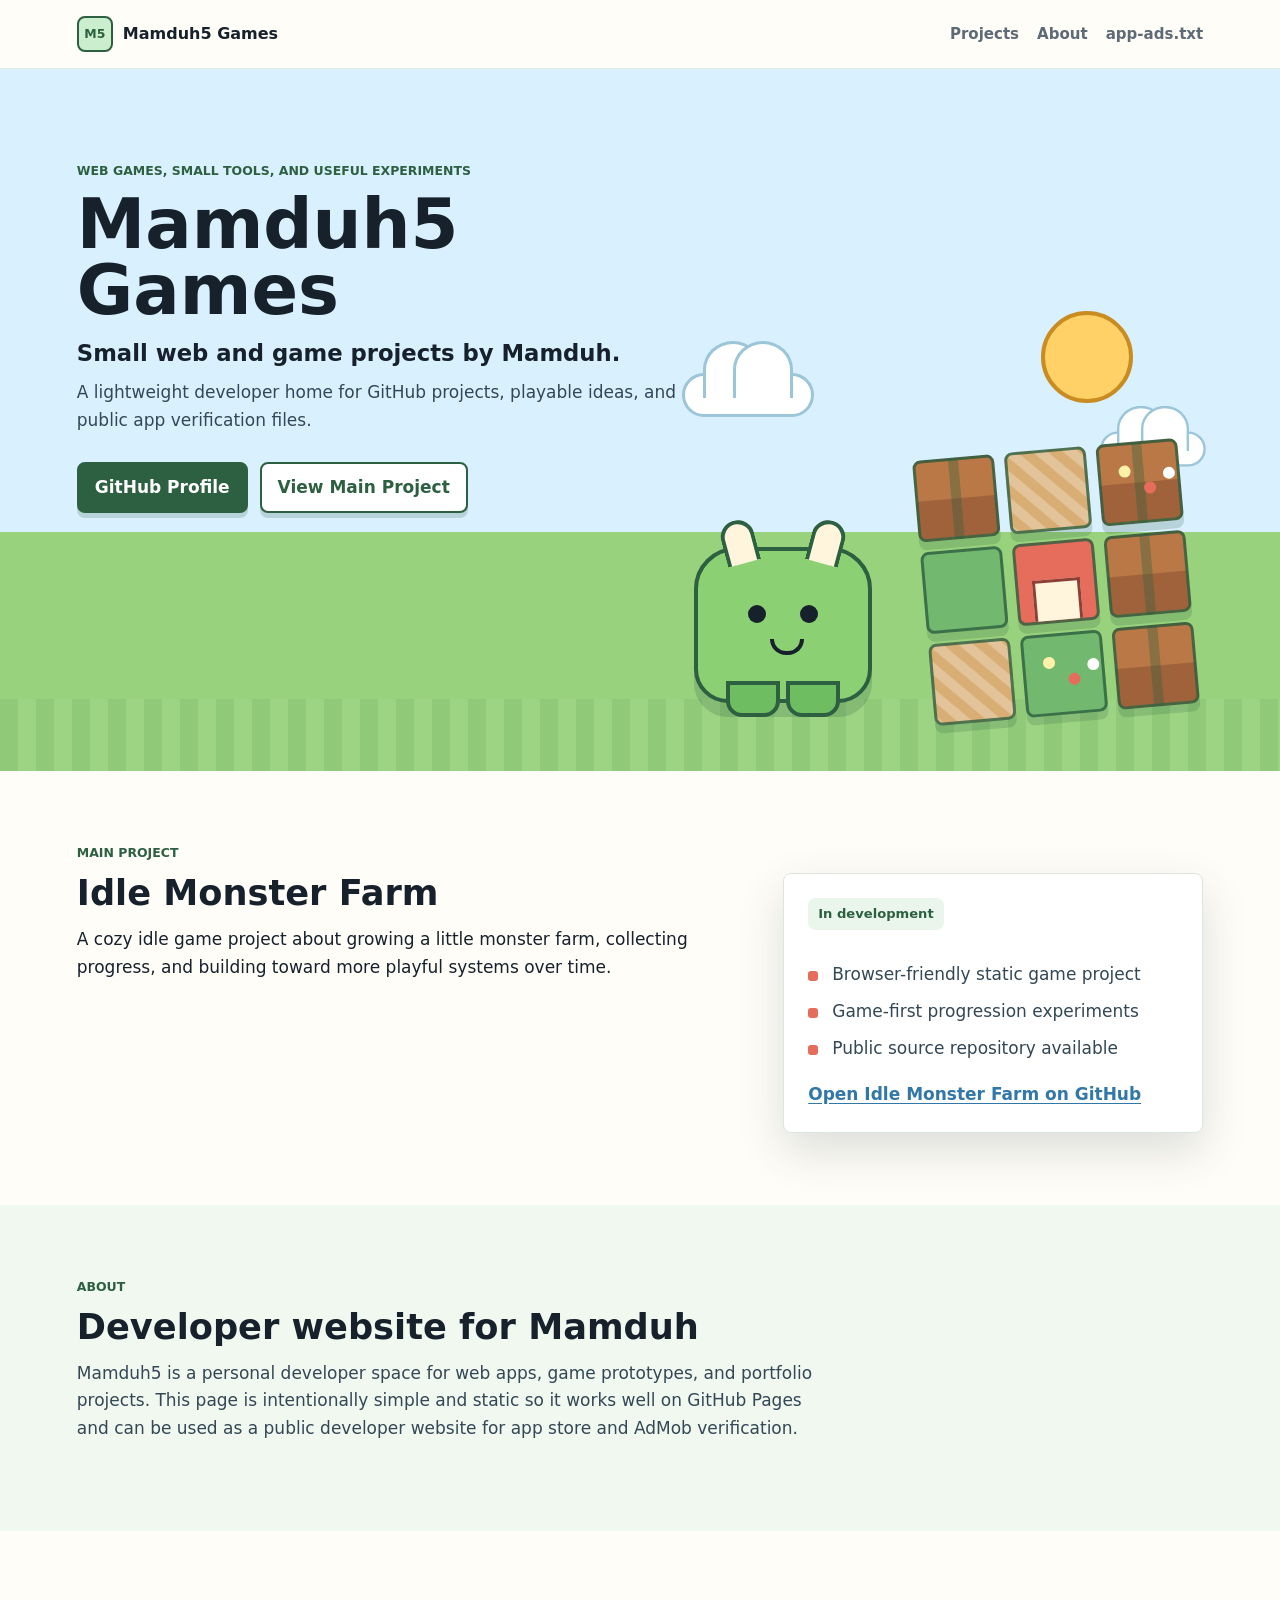
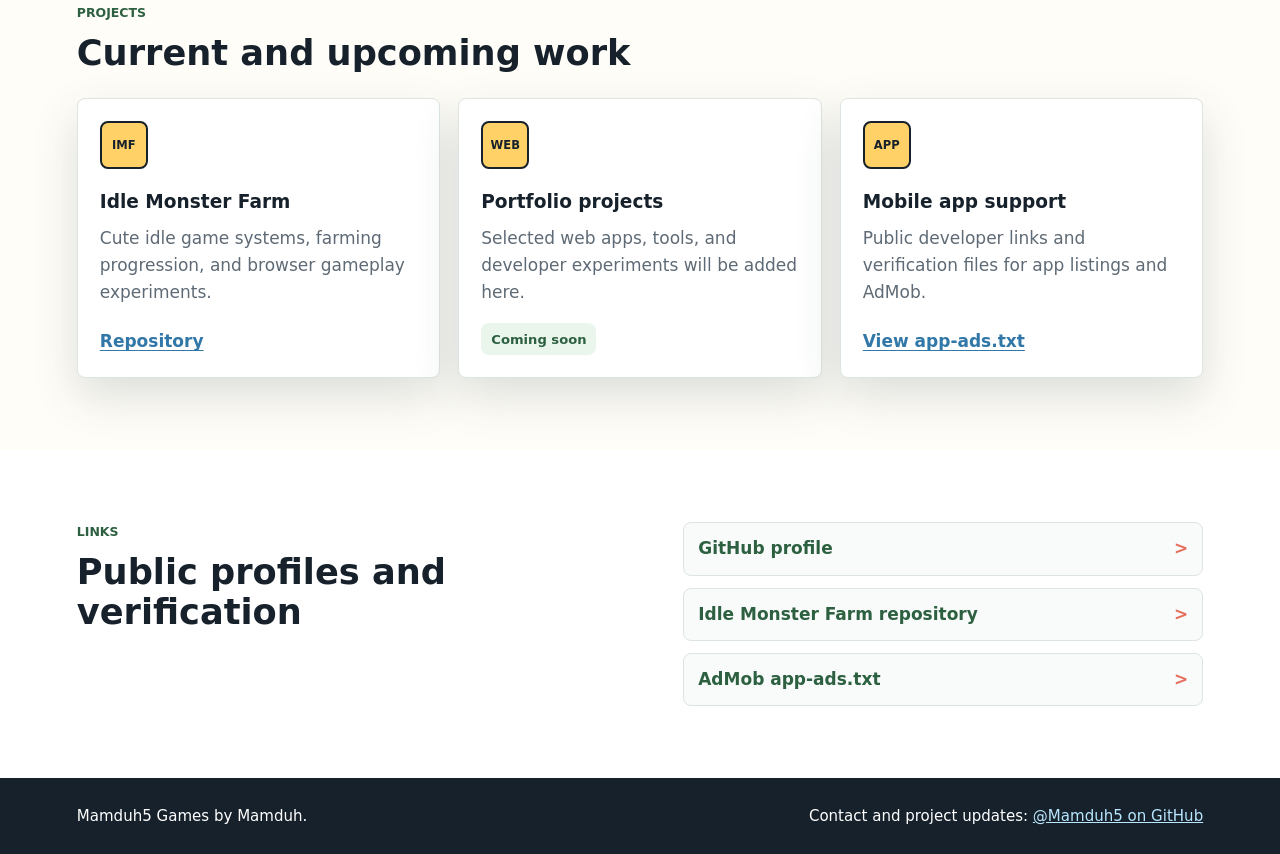
==== index.html @ 86a2311c "Add GitHub Pages landing page" ====
<!doctype html>
<html lang="en">
  <head>
    <meta charset="utf-8">
    <meta name="viewport" content="width=device-width, initial-scale=1">
    <meta
      name="description"
      content="Mamduh5 Games is a small developer landing page for web, game, and portfolio projects by Mamduh."
    >
    <title>Mamduh5 Games</title>
    <link rel="stylesheet" href="styles.css">
  </head>
  <body>
    <header class="site-header">
      <a class="brand" href="/" aria-label="Mamduh5 Games home">
        <span class="brand-mark" aria-hidden="true">M5</span>
        <span>Mamduh5 Games</span>
      </a>
      <nav class="nav-links" aria-label="Primary navigation">
        <a href="#projects">Projects</a>
        <a href="#about">About</a>
        <a href="app-ads.txt">app-ads.txt</a>
      </nav>
    </header>

    <main>
      <section class="hero" aria-labelledby="hero-title">
        <div class="hero-copy">
          <p class="eyebrow">Web games, small tools, and useful experiments</p>
          <h1 id="hero-title">Mamduh5 Games</h1>
          <p class="hero-subtitle">Small web and game projects by Mamduh.</p>
          <p class="hero-text">
            A lightweight developer home for GitHub projects, playable ideas, and
            public app verification files.
          </p>
          <div class="hero-actions" aria-label="Main links">
            <a class="button primary" href="https://github.com/Mamduh5">GitHub Profile</a>
            <a class="button secondary" href="#idle-monster-farm">View Main Project</a>
          </div>
        </div>

        <div class="hero-scene" aria-hidden="true">
          <div class="sun"></div>
          <div class="cloud cloud-a"></div>
          <div class="cloud cloud-b"></div>
          <div class="farm-field">
            <div class="tile crop"></div>
            <div class="tile path"></div>
            <div class="tile crop flower"></div>
            <div class="tile grass"></div>
            <div class="tile barn"></div>
            <div class="tile crop"></div>
            <div class="tile path"></div>
            <div class="tile grass flower"></div>
            <div class="tile crop"></div>
          </div>
          <div class="monster">
            <span class="horn left"></span>
            <span class="horn right"></span>
            <span class="eye left"></span>
            <span class="eye right"></span>
            <span class="smile"></span>
          </div>
        </div>
      </section>

      <section class="section project-feature" id="idle-monster-farm" aria-labelledby="idle-title">
        <div class="section-kicker">Main project</div>
        <div class="feature-grid">
          <div>
            <h2 id="idle-title">Idle Monster Farm</h2>
            <p>
              A cozy idle game project about growing a little monster farm,
              collecting progress, and building toward more playful systems over time.
            </p>
          </div>
          <div class="feature-panel">
            <p class="status-pill">In development</p>
            <ul class="check-list">
              <li>Browser-friendly static game project</li>
              <li>Game-first progression experiments</li>
              <li>Public source repository available</li>
            </ul>
            <a class="text-link" href="https://github.com/Mamduh5/Idle-Monster-Farm">
              Open Idle Monster Farm on GitHub
            </a>
          </div>
        </div>
      </section>

      <section class="section" id="about" aria-labelledby="about-title">
        <div class="section-kicker">About</div>
        <h2 id="about-title">Developer website for Mamduh</h2>
        <p class="wide-copy">
          Mamduh5 is a personal developer space for web apps, game prototypes,
          and portfolio projects. This page is intentionally simple and static so it
          works well on GitHub Pages and can be used as a public developer website
          for app store and AdMob verification.
        </p>
      </section>

      <section class="section" id="projects" aria-labelledby="projects-title">
        <div class="section-kicker">Projects</div>
        <h2 id="projects-title">Current and upcoming work</h2>
        <div class="project-grid">
          <article class="project-card">
            <span class="card-icon" aria-hidden="true">IMF</span>
            <h3>Idle Monster Farm</h3>
            <p>Cute idle game systems, farming progression, and browser gameplay experiments.</p>
            <a class="text-link" href="https://github.com/Mamduh5/Idle-Monster-Farm">Repository</a>
          </article>
          <article class="project-card">
            <span class="card-icon" aria-hidden="true">WEB</span>
            <h3>Portfolio projects</h3>
            <p>Selected web apps, tools, and developer experiments will be added here.</p>
            <span class="muted-label">Coming soon</span>
          </article>
          <article class="project-card">
            <span class="card-icon" aria-hidden="true">APP</span>
            <h3>Mobile app support</h3>
            <p>Public developer links and verification files for app listings and AdMob.</p>
            <a class="text-link" href="app-ads.txt">View app-ads.txt</a>
          </article>
        </div>
      </section>

      <section class="section links-section" aria-labelledby="links-title">
        <div>
          <div class="section-kicker">Links</div>
          <h2 id="links-title">Public profiles and verification</h2>
        </div>
        <div class="link-list">
          <a href="https://github.com/Mamduh5">GitHub profile</a>
          <a href="https://github.com/Mamduh5/Idle-Monster-Farm">Idle Monster Farm repository</a>
          <a href="app-ads.txt">AdMob app-ads.txt</a>
        </div>
      </section>
    </main>

    <footer class="site-footer">
      <p>Mamduh5 Games by Mamduh.</p>
      <p>Contact and project updates: <a href="https://github.com/Mamduh5">@Mamduh5 on GitHub</a></p>
    </footer>
  </body>
</html>
---- styles.css ----
:root {
  color-scheme: light;
  --ink: #17212b;
  --muted: #5e6a75;
  --paper: #fffdf8;
  --panel: #ffffff;
  --green: #4f8f58;
  --green-dark: #2d6040;
  --blue: #3177a8;
  --sky: #d9f0ff;
  --sun: #ffd166;
  --coral: #e66c5c;
  --mint: #cbeecf;
  --line: #dce5df;
  --shadow: 0 18px 45px rgba(39, 64, 70, 0.16);
}

* {
  box-sizing: border-box;
}

html {
  scroll-behavior: smooth;
}

body {
  margin: 0;
  background: var(--paper);
  color: var(--ink);
  font-family: "Segoe UI", system-ui, -apple-system, BlinkMacSystemFont, Arial, sans-serif;
  font-size: 17px;
  line-height: 1.6;
}

a {
  color: inherit;
}

a:focus-visible,
button:focus-visible {
  outline: 3px solid var(--blue);
  outline-offset: 4px;
}

.site-header {
  position: sticky;
  top: 0;
  z-index: 20;
  display: flex;
  align-items: center;
  justify-content: space-between;
  gap: 24px;
  padding: 16px 6vw;
  background: rgba(255, 253, 248, 0.94);
  border-bottom: 1px solid rgba(220, 229, 223, 0.8);
  backdrop-filter: blur(12px);
}

.brand {
  display: inline-flex;
  align-items: center;
  gap: 10px;
  color: var(--ink);
  font-size: 1rem;
  font-weight: 800;
  text-decoration: none;
}

.brand-mark {
  display: inline-grid;
  width: 36px;
  height: 36px;
  place-items: center;
  border: 2px solid var(--green-dark);
  border-radius: 8px;
  background: var(--mint);
  color: var(--green-dark);
  font-size: 0.78rem;
  font-weight: 900;
}

.nav-links {
  display: flex;
  align-items: center;
  gap: 18px;
  color: var(--muted);
  font-size: 0.94rem;
  font-weight: 700;
}

.nav-links a {
  text-decoration: none;
}

.nav-links a:hover {
  color: var(--green-dark);
}

.hero {
  position: relative;
  min-height: 78vh;
  overflow: hidden;
  padding: 92px 6vw 56px;
  background: var(--sky);
  isolation: isolate;
}

.hero::before {
  content: "";
  position: absolute;
  inset: auto 0 0;
  height: 34%;
  background: #98d27d;
  z-index: -2;
}

.hero::after {
  content: "";
  position: absolute;
  right: 0;
  bottom: 0;
  left: 0;
  height: 72px;
  background:
    repeating-linear-gradient(
      90deg,
      rgba(45, 96, 64, 0.16) 0 18px,
      rgba(255, 255, 255, 0.1) 18px 36px
    );
  opacity: 0.45;
  z-index: -1;
}

.hero-copy {
  position: relative;
  z-index: 3;
  max-width: 640px;
}

.eyebrow,
.section-kicker {
  margin: 0 0 10px;
  color: var(--green-dark);
  font-size: 0.78rem;
  font-weight: 900;
  text-transform: uppercase;
}

h1,
h2,
h3,
p {
  margin-top: 0;
}

h1 {
  max-width: 8ch;
  margin-bottom: 12px;
  font-size: 4.3rem;
  line-height: 0.96;
}

h2 {
  margin-bottom: 14px;
  font-size: 2.2rem;
  line-height: 1.12;
}

h3 {
  margin-bottom: 8px;
  font-size: 1.16rem;
}

.hero-subtitle {
  max-width: 620px;
  margin-bottom: 8px;
  font-size: 1.42rem;
  font-weight: 800;
}

.hero-text,
.wide-copy {
  max-width: 760px;
  color: #344755;
}

.hero-actions {
  display: flex;
  flex-wrap: wrap;
  gap: 12px;
  margin-top: 28px;
}

.button {
  display: inline-flex;
  align-items: center;
  justify-content: center;
  min-height: 46px;
  padding: 10px 16px;
  border: 2px solid var(--green-dark);
  border-radius: 8px;
  font-weight: 800;
  text-decoration: none;
  box-shadow: 0 5px 0 rgba(45, 96, 64, 0.2);
}

.button.primary {
  background: var(--green-dark);
  color: #ffffff;
}

.button.secondary {
  background: #ffffff;
  color: var(--green-dark);
}

.button:hover {
  transform: translateY(-1px);
}

.hero-scene {
  position: absolute;
  right: 4vw;
  bottom: 42px;
  width: 44vw;
  min-width: 410px;
  max-width: 620px;
  height: 430px;
  z-index: 1;
}

.sun {
  position: absolute;
  top: 12px;
  right: 96px;
  width: 92px;
  height: 92px;
  border: 4px solid #c98c21;
  border-radius: 50%;
  background: var(--sun);
}

.cloud {
  position: absolute;
  width: 132px;
  height: 44px;
  border: 3px solid #9bc5d9;
  border-radius: 999px;
  background: #ffffff;
}

.cloud::before,
.cloud::after {
  content: "";
  position: absolute;
  bottom: 16px;
  width: 54px;
  height: 54px;
  border: 3px solid #9bc5d9;
  border-bottom: 0;
  border-radius: 50% 50% 0 0;
  background: #ffffff;
}

.cloud::before {
  left: 18px;
}

.cloud::after {
  right: 18px;
}

.cloud-a {
  top: 74px;
  left: 16px;
}

.cloud-b {
  top: 128px;
  right: 10px;
  transform: scale(0.8);
}

.farm-field {
  position: absolute;
  right: 40px;
  bottom: 14px;
  display: grid;
  grid-template-columns: repeat(3, 82px);
  grid-auto-rows: 82px;
  gap: 10px;
  transform: rotate(-5deg);
}

.tile {
  position: relative;
  border: 3px solid rgba(45, 96, 64, 0.8);
  border-radius: 8px;
  background: #73b86f;
  box-shadow: 0 8px 0 rgba(45, 96, 64, 0.2);
}

.tile.crop {
  background:
    linear-gradient(90deg, transparent 44%, rgba(45, 96, 64, 0.35) 44% 56%, transparent 56%),
    linear-gradient(#b97845 0 50%, #9f623b 50%);
}

.tile.path {
  background:
    linear-gradient(45deg, rgba(255, 255, 255, 0.26) 25%, transparent 25% 50%, rgba(255, 255, 255, 0.26) 50% 75%, transparent 75%),
    #d9ae75;
  background-size: 28px 28px;
}

.tile.barn {
  background: var(--coral);
}

.tile.barn::before {
  content: "";
  position: absolute;
  right: 14px;
  bottom: 0;
  left: 14px;
  height: 38px;
  border: 3px solid #8e3f36;
  border-bottom: 0;
  background: #fff4dc;
}

.tile.flower::after {
  content: "";
  position: absolute;
  top: 20px;
  left: 18px;
  width: 12px;
  height: 12px;
  border-radius: 50%;
  background: #fff2a8;
  box-shadow: 24px 18px 0 #e66c5c, 44px 5px 0 #ffffff;
}

.monster {
  position: absolute;
  left: 28px;
  bottom: 26px;
  width: 178px;
  height: 156px;
  border: 4px solid var(--green-dark);
  border-radius: 42px 42px 34px 34px;
  background: #8bd173;
  box-shadow: 0 14px 0 rgba(45, 96, 64, 0.22);
}

.monster::before,
.monster::after {
  content: "";
  position: absolute;
  bottom: -18px;
  width: 46px;
  height: 28px;
  border: 4px solid var(--green-dark);
  border-radius: 0 0 16px 16px;
  background: #6fbd61;
}

.monster::before {
  left: 28px;
}

.monster::after {
  right: 28px;
}

.horn {
  position: absolute;
  top: -31px;
  width: 34px;
  height: 44px;
  border: 4px solid var(--green-dark);
  border-bottom: 0;
  border-radius: 26px 26px 0 0;
  background: #fff4dc;
}

.horn.left {
  left: 24px;
  transform: rotate(-15deg);
}

.horn.right {
  right: 24px;
  transform: rotate(15deg);
}

.eye {
  position: absolute;
  top: 54px;
  width: 18px;
  height: 18px;
  border-radius: 50%;
  background: var(--ink);
}

.eye.left {
  left: 50px;
}

.eye.right {
  right: 50px;
}

.smile {
  position: absolute;
  top: 88px;
  left: 72px;
  width: 34px;
  height: 16px;
  border: 4px solid var(--ink);
  border-top: 0;
  border-radius: 0 0 24px 24px;
}

.section {
  padding: 72px 6vw;
}

.section:nth-of-type(3) {
  background: #f0f8f0;
}

.feature-grid {
  display: grid;
  grid-template-columns: minmax(0, 1fr) minmax(280px, 420px);
  gap: 34px;
  align-items: start;
}

.feature-panel,
.project-card {
  border: 1px solid var(--line);
  border-radius: 8px;
  background: var(--panel);
  box-shadow: var(--shadow);
}

.feature-panel {
  padding: 24px;
}

.status-pill,
.muted-label {
  display: inline-flex;
  align-items: center;
  min-height: 32px;
  padding: 4px 10px;
  border-radius: 8px;
  background: #eaf6ec;
  color: var(--green-dark);
  font-size: 0.82rem;
  font-weight: 900;
}

.check-list {
  margin: 18px 0;
  padding: 0;
  list-style: none;
}

.check-list li {
  position: relative;
  margin-bottom: 10px;
  padding-left: 24px;
  color: #344755;
}

.check-list li::before {
  content: "";
  position: absolute;
  top: 10px;
  left: 0;
  width: 10px;
  height: 10px;
  border-radius: 3px;
  background: var(--coral);
}

.text-link {
  color: var(--blue);
  font-weight: 900;
  text-underline-offset: 3px;
}

.project-grid {
  display: grid;
  grid-template-columns: repeat(3, minmax(0, 1fr));
  gap: 18px;
  margin-top: 26px;
}

.project-card {
  display: flex;
  min-height: 245px;
  flex-direction: column;
  align-items: flex-start;
  padding: 22px;
}

.project-card p {
  color: var(--muted);
}

.project-card .text-link,
.project-card .muted-label {
  margin-top: auto;
}

.card-icon {
  display: inline-grid;
  width: 48px;
  height: 48px;
  margin-bottom: 18px;
  place-items: center;
  border: 2px solid var(--ink);
  border-radius: 8px;
  background: var(--sun);
  color: var(--ink);
  font-size: 0.72rem;
  font-weight: 900;
}

.links-section {
  display: grid;
  grid-template-columns: minmax(0, 1fr) minmax(280px, 520px);
  gap: 28px;
  align-items: start;
  background: #ffffff;
}

.link-list {
  display: grid;
  gap: 12px;
}

.link-list a {
  display: flex;
  min-height: 48px;
  align-items: center;
  justify-content: space-between;
  padding: 12px 14px;
  border: 1px solid var(--line);
  border-radius: 8px;
  background: #f8fbfa;
  color: var(--green-dark);
  font-weight: 900;
  text-decoration: none;
}

.link-list a::after {
  content: ">";
  color: var(--coral);
}

.link-list a:hover {
  border-color: var(--green);
  background: #f0f8f0;
}

.site-footer {
  display: flex;
  flex-wrap: wrap;
  justify-content: space-between;
  gap: 12px;
  padding: 26px 6vw;
  background: var(--ink);
  color: #ffffff;
  font-size: 0.94rem;
}

.site-footer p {
  margin: 0;
}

.site-footer a {
  color: #b8e7ff;
}

@media (max-width: 900px) {
  .site-header {
    position: static;
    flex-direction: column;
    align-items: flex-start;
  }

  .nav-links {
    flex-wrap: wrap;
  }

  .hero {
    min-height: 820px;
    padding-top: 54px;
  }

  h1 {
    max-width: 10ch;
    font-size: 3.2rem;
  }

  h2 {
    font-size: 1.85rem;
  }

  .hero-subtitle {
    font-size: 1.2rem;
  }

  .hero-scene {
    right: 50%;
    bottom: 36px;
    width: 420px;
    min-width: 0;
    transform: translateX(50%) scale(0.86);
    transform-origin: bottom center;
  }

  .feature-grid,
  .links-section,
  .project-grid {
    grid-template-columns: 1fr;
  }
}

@media (max-width: 520px) {
  body {
    font-size: 16px;
  }

  .site-header,
  .section,
  .hero,
  .site-footer {
    padding-right: 20px;
    padding-left: 20px;
  }

  .nav-links {
    gap: 12px;
    font-size: 0.9rem;
  }

  .hero {
    min-height: 760px;
    padding-top: 42px;
  }

  h1 {
    font-size: 2.65rem;
  }

  h2 {
    font-size: 1.65rem;
  }

  .hero-actions {
    flex-direction: column;
  }

  .button {
    width: 100%;
  }

  .hero-scene {
    bottom: 12px;
    transform: translateX(50%) scale(0.68);
  }

  .project-card {
    min-height: 220px;
  }

  .link-list a {
    align-items: flex-start;
    gap: 8px;
  }
}
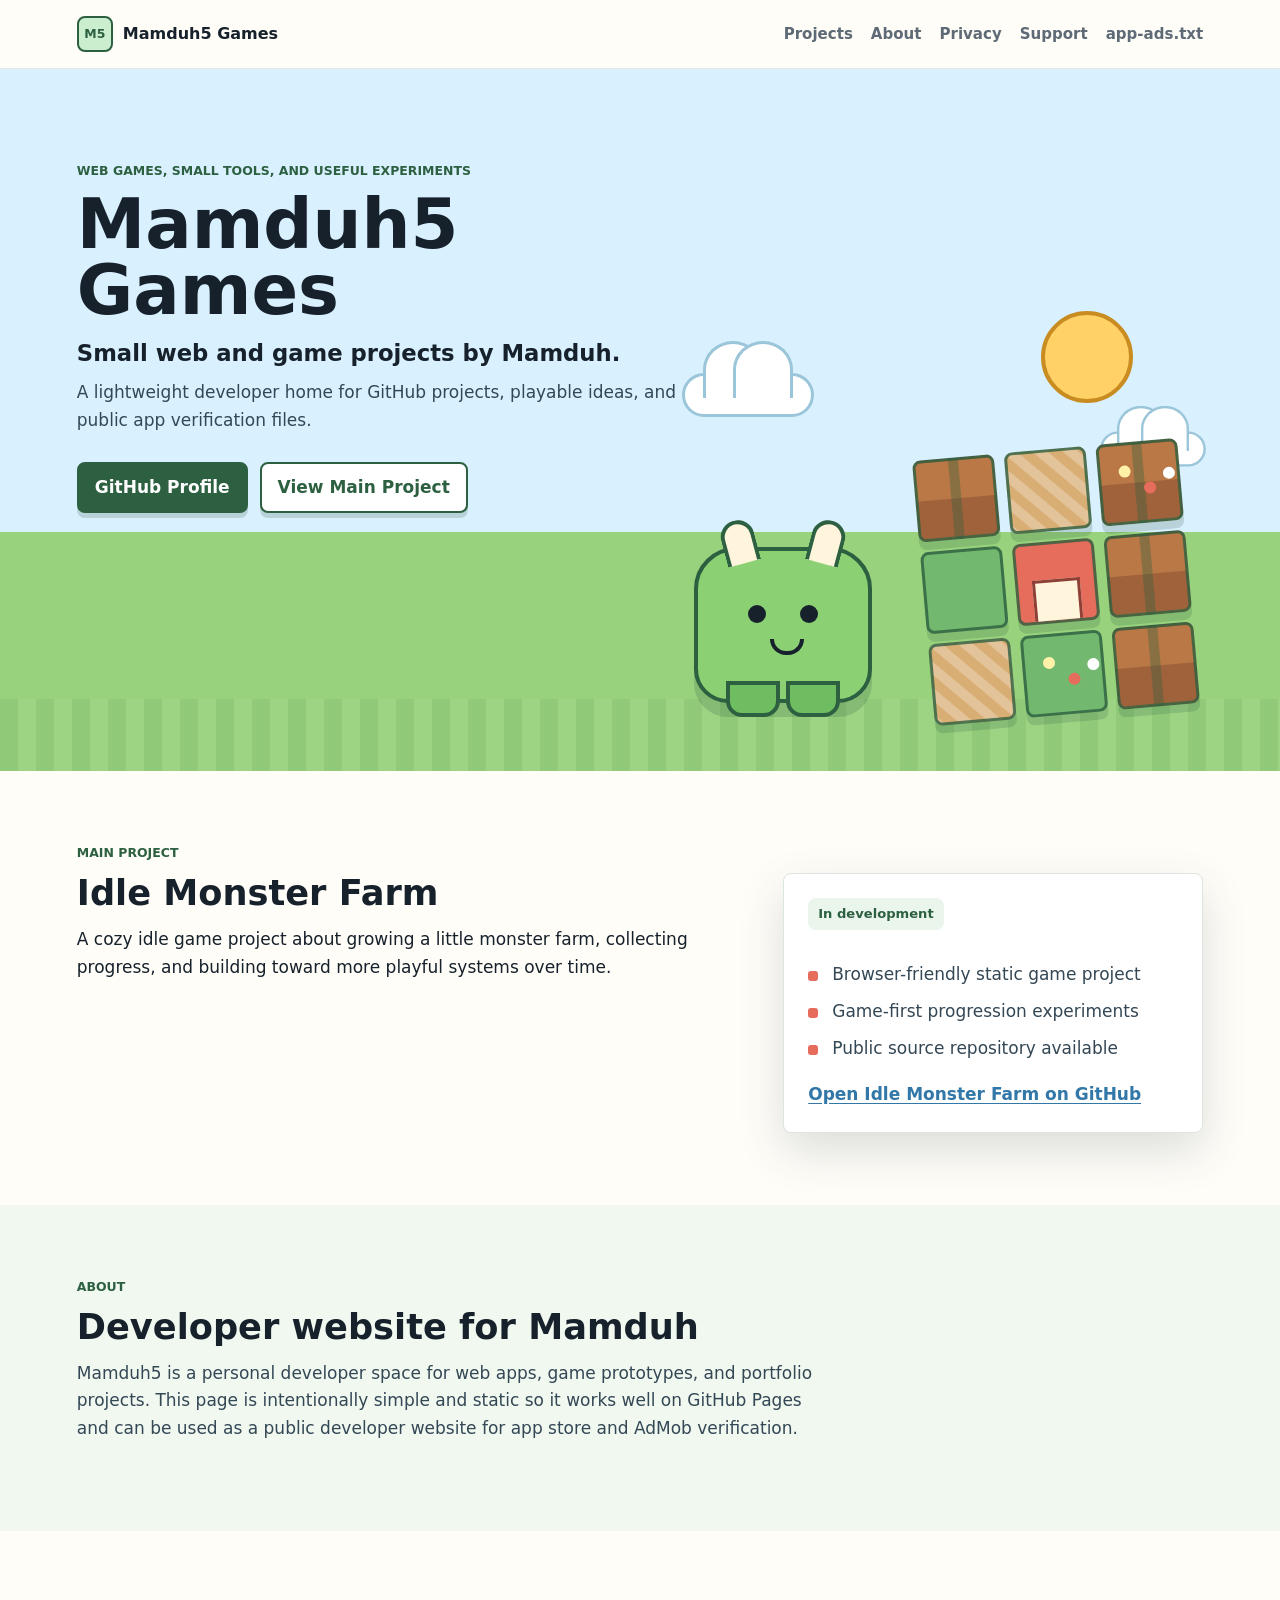
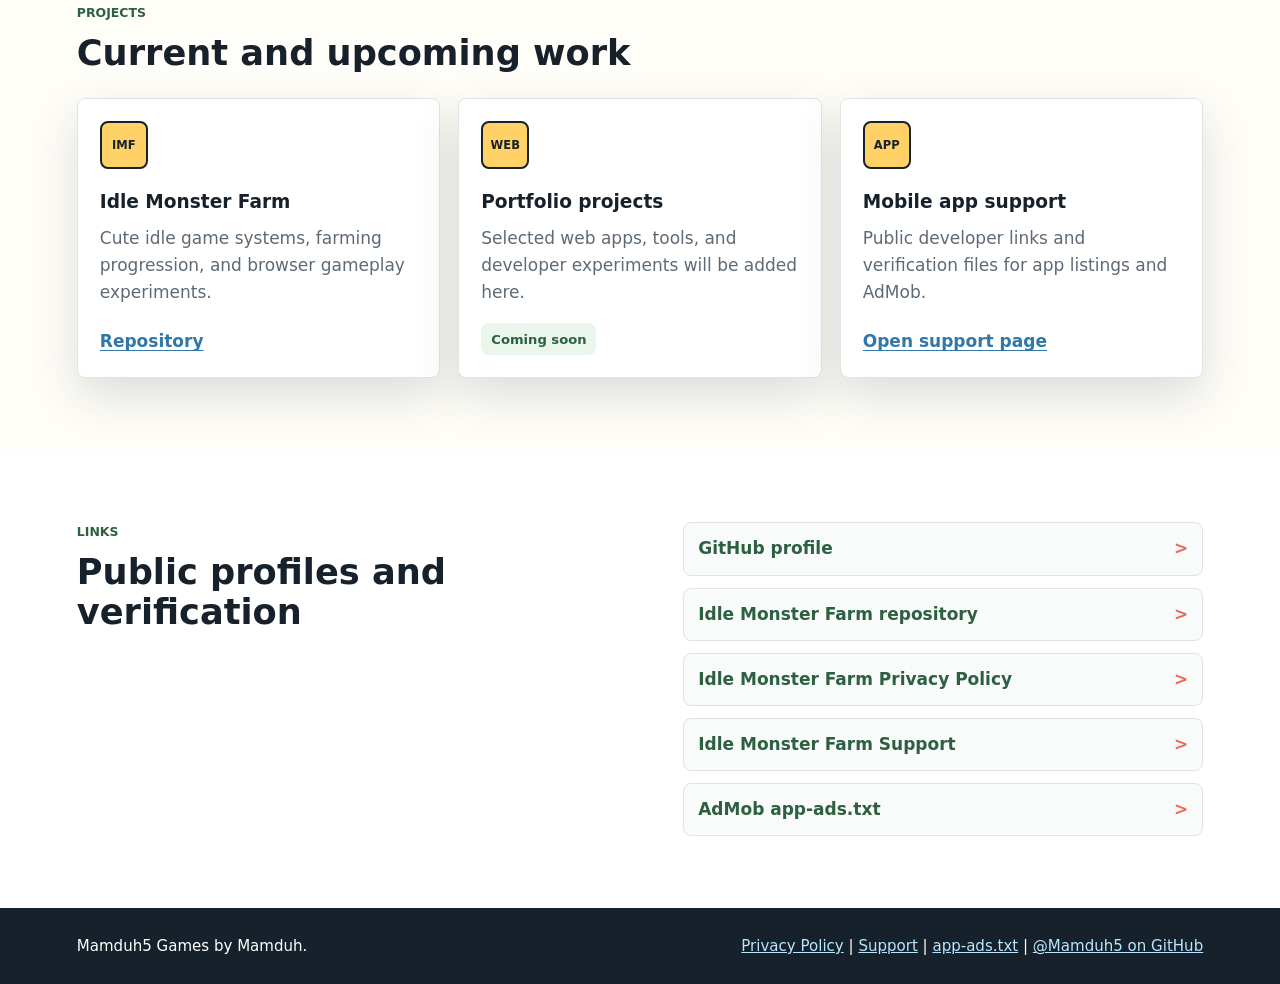
==== commit 0797f28e: "add support and privacy page" ====
--- a/index.html
+++ b/index.html
@@ -19,6 +19,8 @@
       <nav class="nav-links" aria-label="Primary navigation">
         <a href="#projects">Projects</a>
         <a href="#about">About</a>
+        <a href="privacy.html">Privacy</a>
+        <a href="support.html">Support</a>
         <a href="app-ads.txt">app-ads.txt</a>
       </nav>
     </header>
@@ -119,7 +121,7 @@
             <span class="card-icon" aria-hidden="true">APP</span>
             <h3>Mobile app support</h3>
             <p>Public developer links and verification files for app listings and AdMob.</p>
-            <a class="text-link" href="app-ads.txt">View app-ads.txt</a>
+            <a class="text-link" href="support.html">Open support page</a>
           </article>
         </div>
       </section>
@@ -132,6 +134,8 @@
         <div class="link-list">
           <a href="https://github.com/Mamduh5">GitHub profile</a>
           <a href="https://github.com/Mamduh5/Idle-Monster-Farm">Idle Monster Farm repository</a>
+          <a href="privacy.html">Idle Monster Farm Privacy Policy</a>
+          <a href="support.html">Idle Monster Farm Support</a>
           <a href="app-ads.txt">AdMob app-ads.txt</a>
         </div>
       </section>
@@ -139,7 +143,15 @@
 
     <footer class="site-footer">
       <p>Mamduh5 Games by Mamduh.</p>
-      <p>Contact and project updates: <a href="https://github.com/Mamduh5">@Mamduh5 on GitHub</a></p>
+      <p>
+        <a href="privacy.html">Privacy Policy</a>
+        <span aria-hidden="true"> | </span>
+        <a href="support.html">Support</a>
+        <span aria-hidden="true"> | </span>
+        <a href="app-ads.txt">app-ads.txt</a>
+        <span aria-hidden="true"> | </span>
+        <a href="https://github.com/Mamduh5">@Mamduh5 on GitHub</a>
+      </p>
     </footer>
   </body>
 </html>
--- a/styles.css
+++ b/styles.css
@@ -426,6 +426,58 @@
   padding: 72px 6vw;
 }
 
+.page-main {
+  background: var(--paper);
+}
+
+.page-hero {
+  padding: 70px 6vw 42px;
+  background: var(--sky);
+  border-bottom: 1px solid var(--line);
+}
+
+.page-hero h1 {
+  max-width: 13ch;
+  margin-bottom: 10px;
+  font-size: 3.4rem;
+}
+
+.page-subtitle {
+  margin-bottom: 0;
+  color: #344755;
+  font-weight: 800;
+}
+
+.legal-content {
+  width: min(880px, calc(100% - 12vw));
+  margin: 0 auto;
+  padding: 48px 0 72px;
+}
+
+.legal-content h2 {
+  margin-top: 34px;
+  font-size: 1.55rem;
+}
+
+.legal-content h2:first-child {
+  margin-top: 0;
+}
+
+.legal-content p,
+.legal-content li {
+  color: #344755;
+}
+
+.legal-content a {
+  color: var(--blue);
+  font-weight: 800;
+  overflow-wrap: anywhere;
+}
+
+.legal-content ul {
+  padding-left: 22px;
+}
+
 .section:nth-of-type(3) {
   background: #f0f8f0;
 }
@@ -607,6 +659,11 @@
     font-size: 3.2rem;
   }
 
+  .page-hero h1 {
+    max-width: 13ch;
+    font-size: 2.8rem;
+  }
+
   h2 {
     font-size: 1.85rem;
   }
@@ -639,11 +696,16 @@
   .site-header,
   .section,
   .hero,
+  .page-hero,
   .site-footer {
     padding-right: 20px;
     padding-left: 20px;
   }
 
+  .legal-content {
+    width: calc(100% - 40px);
+  }
+
   .nav-links {
     gap: 12px;
     font-size: 0.9rem;
@@ -658,6 +720,10 @@
     font-size: 2.65rem;
   }
 
+  .page-hero h1 {
+    font-size: 2.35rem;
+  }
+
   h2 {
     font-size: 1.65rem;
   }
